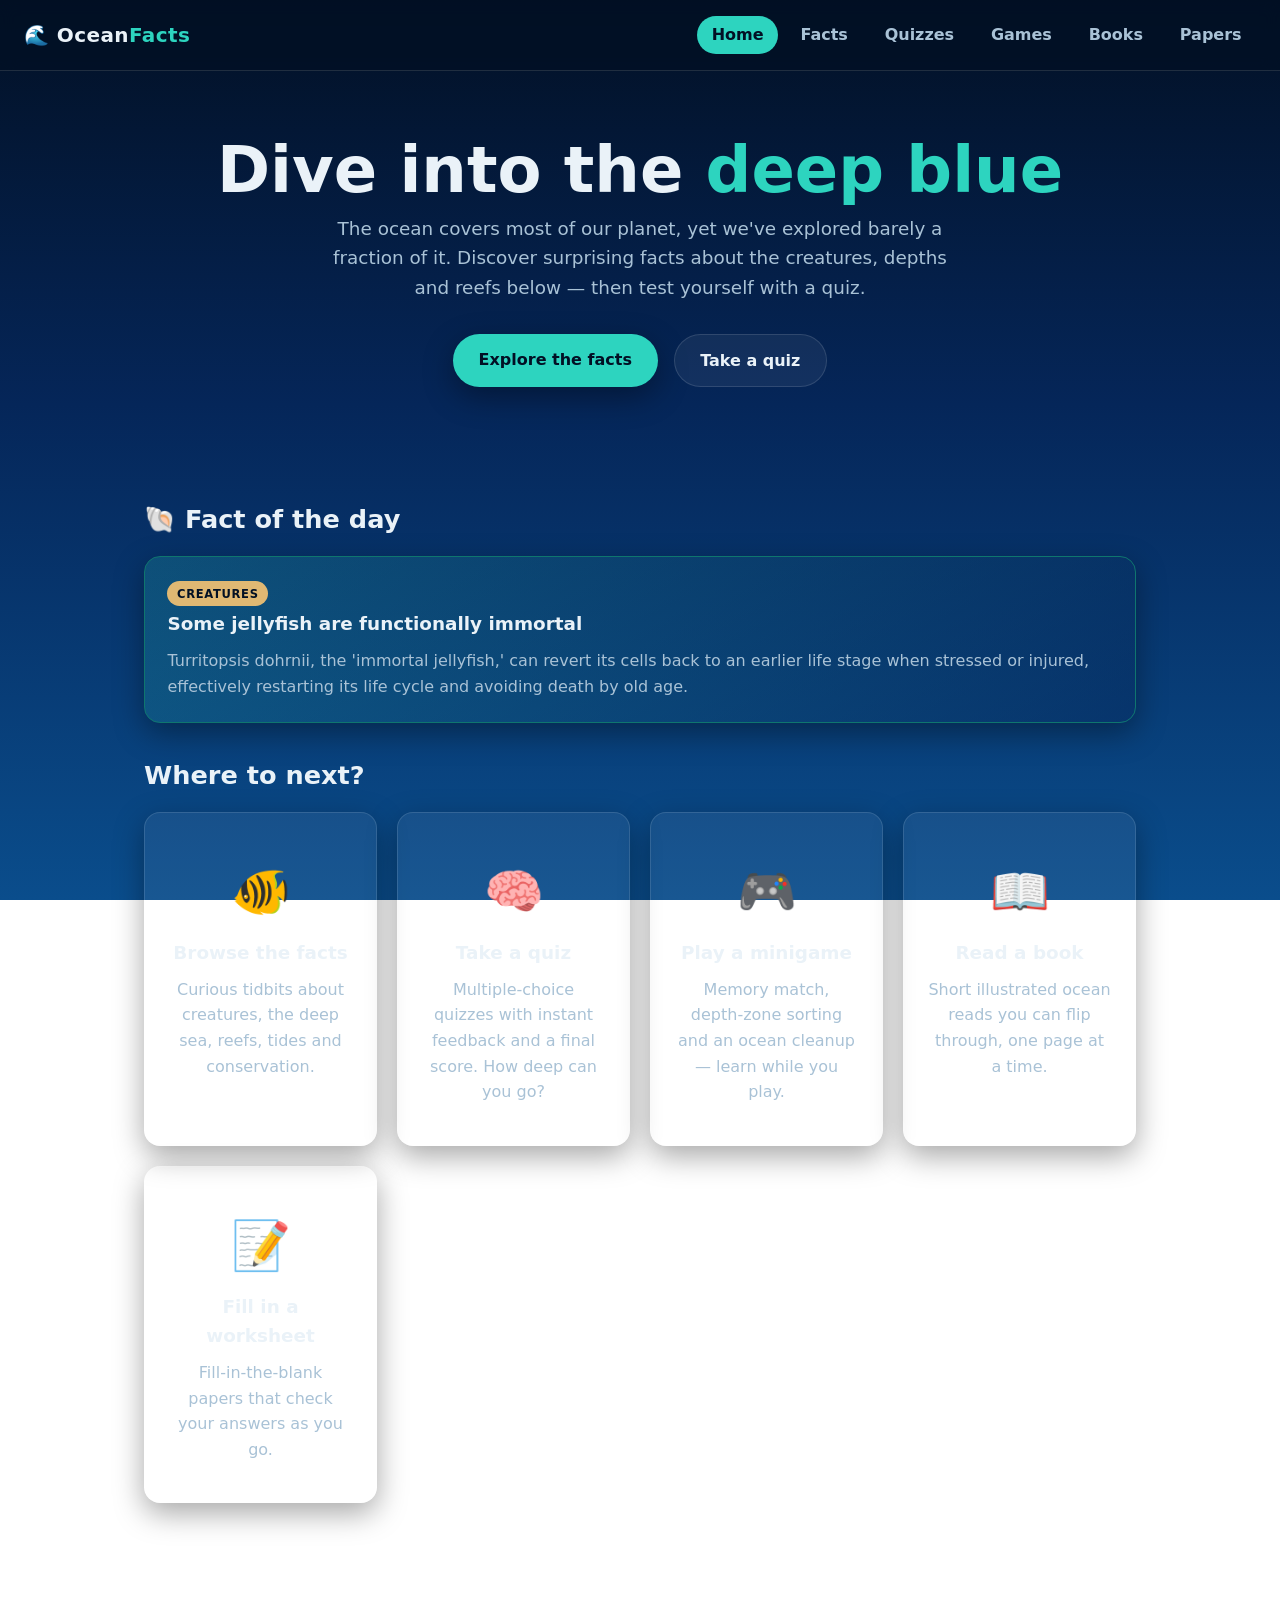
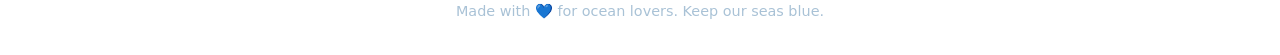
==== index.html @ 67299e1c "first commmit" ====
<!DOCTYPE html>
<html lang="en">
<head>
  <meta charset="UTF-8" />
  <meta name="viewport" content="width=device-width, initial-scale=1.0" />
  <title>Ocean Facts — Dive Into the Blue</title>
  <link rel="stylesheet" href="styles.css" />
</head>
<body>
  <nav class="nav">
    <a class="nav__brand" href="index.html">🌊 Ocean<span>Facts</span></a>
    <div class="nav__links">
      <a href="index.html" class="active">Home</a>
      <a href="facts.html">Facts</a>
      <a href="quiz.html">Quizzes</a>
      <a href="games.html">Games</a>
      <a href="books.html">Books</a>
      <a href="papers.html">Papers</a>
    </div>
  </nav>

  <header class="hero">
    <h1>Dive into the <span class="wave">deep blue</span></h1>
    <p>
      The ocean covers most of our planet, yet we've explored barely a fraction of it.
      Discover surprising facts about the creatures, depths and reefs below — then test
      yourself with a quiz.
    </p>
    <div class="hero__cta">
      <a class="btn btn--primary" href="facts.html">Explore the facts</a>
      <a class="btn btn--ghost" href="quiz.html">Take a quiz</a>
    </div>
  </header>

  <main class="container">
    <h2 class="section-title">🐚 Fact of the day</h2>
    <article class="card fotd" id="fact-of-day">
      <p class="muted">Loading a fact from the deep…</p>
    </article>

    <h2 class="section-title">Where to next?</h2>
    <div class="choices">
      <a class="card choice" href="facts.html">
        <span class="emoji">🐠</span>
        <h3>Browse the facts</h3>
        <p>Curious tidbits about creatures, the deep sea, reefs, tides and conservation.</p>
      </a>
      <a class="card choice" href="quiz.html">
        <span class="emoji">🧠</span>
        <h3>Take a quiz</h3>
        <p>Multiple-choice quizzes with instant feedback and a final score. How deep can you go?</p>
      </a>
      <a class="card choice" href="games.html">
        <span class="emoji">🎮</span>
        <h3>Play a minigame</h3>
        <p>Memory match, depth-zone sorting and an ocean cleanup — learn while you play.</p>
      </a>
      <a class="card choice" href="books.html">
        <span class="emoji">📖</span>
        <h3>Read a book</h3>
        <p>Short illustrated ocean reads you can flip through, one page at a time.</p>
      </a>
      <a class="card choice" href="papers.html">
        <span class="emoji">📝</span>
        <h3>Fill in a worksheet</h3>
        <p>Fill-in-the-blank papers that check your answers as you go.</p>
      </a>
    </div>
  </main>

  <footer class="footer">
    Made with 💙 for ocean lovers. Keep our seas blue.
  </footer>

  <script src="data/facts.js"></script>
  <script src="data/quizzes.js"></script>
  <script src="app.js"></script>
</body>
</html>
---- styles.css ----
/* ===== Ocean Facts — shared styles ===== */
:root {
  --abyss: #021024;
  --deep: #052659;
  --mid: #0a4d8c;
  --teal: #2dd4bf;
  --teal-deep: #0f766e;
  --foam: #e6f4f1;
  --sand: #f5e6c8;
  --sand-accent: #e0b873;
  --text: #eaf2f8;
  --text-dim: #a9c2d6;
  --card: rgba(255, 255, 255, 0.06);
  --card-border: rgba(255, 255, 255, 0.12);
  --correct: #34d399;
  --wrong: #f87171;
  --radius: 16px;
  --shadow: 0 10px 30px rgba(0, 0, 0, 0.35);
}

* { box-sizing: border-box; }

body {
  margin: 0;
  font-family: "Segoe UI", system-ui, -apple-system, Roboto, Helvetica, Arial, sans-serif;
  color: var(--text);
  background: linear-gradient(180deg, var(--abyss) 0%, var(--deep) 45%, var(--mid) 100%);
  background-attachment: fixed;
  min-height: 100vh;
  line-height: 1.6;
}

a { color: var(--teal); }

/* ===== Nav ===== */
.nav {
  display: flex;
  align-items: center;
  justify-content: space-between;
  flex-wrap: wrap;
  gap: 0.5rem;
  padding: 1rem 1.5rem;
  background: rgba(2, 16, 36, 0.7);
  backdrop-filter: blur(8px);
  position: sticky;
  top: 0;
  z-index: 10;
  border-bottom: 1px solid var(--card-border);
}
.nav__brand {
  font-weight: 800;
  font-size: 1.25rem;
  letter-spacing: 0.02em;
  text-decoration: none;
  color: var(--text);
}
.nav__brand span { color: var(--teal); }
.nav__links { display: flex; gap: 0.5rem; }
.nav__links a {
  text-decoration: none;
  color: var(--text-dim);
  padding: 0.4rem 0.9rem;
  border-radius: 999px;
  font-weight: 600;
  transition: background 0.2s, color 0.2s;
}
.nav__links a:hover { color: var(--text); background: var(--card); }
.nav__links a.active { color: var(--abyss); background: var(--teal); }

/* ===== Layout ===== */
.container {
  max-width: 1040px;
  margin: 0 auto;
  padding: 2rem 1.5rem 4rem;
}
.section-title {
  font-size: 1.6rem;
  margin: 2rem 0 1rem;
}
.muted { color: var(--text-dim); }

/* ===== Hero ===== */
.hero {
  text-align: center;
  padding: 4rem 1.5rem 3rem;
}
.hero h1 {
  font-size: clamp(2.2rem, 6vw, 4rem);
  margin: 0 0 0.5rem;
  line-height: 1.1;
}
.hero h1 .wave { color: var(--teal); }
.hero p {
  font-size: 1.15rem;
  color: var(--text-dim);
  max-width: 640px;
  margin: 0 auto 2rem;
}
.hero__cta { display: flex; gap: 1rem; justify-content: center; flex-wrap: wrap; }

/* ===== Buttons ===== */
.btn {
  display: inline-block;
  border: none;
  cursor: pointer;
  font: inherit;
  font-weight: 700;
  padding: 0.8rem 1.6rem;
  border-radius: 999px;
  text-decoration: none;
  transition: transform 0.15s, box-shadow 0.2s, background 0.2s;
}
.btn:hover { transform: translateY(-2px); }
.btn--primary { background: var(--teal); color: var(--abyss); box-shadow: var(--shadow); }
.btn--ghost { background: var(--card); color: var(--text); border: 1px solid var(--card-border); }

/* ===== Cards / grids ===== */
.grid {
  display: grid;
  grid-template-columns: repeat(auto-fill, minmax(260px, 1fr));
  gap: 1.25rem;
}
.card {
  background: var(--card);
  border: 1px solid var(--card-border);
  border-radius: var(--radius);
  padding: 1.4rem;
  box-shadow: var(--shadow);
  transition: transform 0.18s, border-color 0.2s;
}
.card:hover { transform: translateY(-3px); border-color: var(--teal); }
.card h3 { margin: 0.2rem 0 0.6rem; font-size: 1.15rem; }
.card p { margin: 0; color: var(--text-dim); }

.tag {
  display: inline-block;
  font-size: 0.72rem;
  font-weight: 700;
  text-transform: uppercase;
  letter-spacing: 0.06em;
  color: var(--abyss);
  background: var(--sand-accent);
  padding: 0.2rem 0.6rem;
  border-radius: 999px;
}

/* Two big home choice cards */
.choices { display: grid; grid-template-columns: repeat(auto-fit, minmax(220px, 1fr)); gap: 1.25rem; }
.choice {
  display: block;
  text-decoration: none;
  color: var(--text);
  text-align: center;
  padding: 2.5rem 1.5rem;
}
.choice .emoji { font-size: 3rem; display: block; margin-bottom: 0.5rem; }

/* Fact of the day highlight */
.fotd {
  background: linear-gradient(135deg, rgba(45, 212, 191, 0.18), rgba(5, 38, 89, 0.4));
  border: 1px solid var(--teal-deep);
}

/* ===== Filters ===== */
.filters { display: flex; flex-wrap: wrap; gap: 0.5rem; margin-bottom: 1.5rem; }
.filter-btn {
  cursor: pointer;
  font: inherit;
  font-weight: 600;
  color: var(--text-dim);
  background: var(--card);
  border: 1px solid var(--card-border);
  padding: 0.45rem 1rem;
  border-radius: 999px;
  transition: all 0.2s;
}
.filter-btn:hover { color: var(--text); }
.filter-btn.active { background: var(--teal); color: var(--abyss); border-color: var(--teal); }

/* ===== Quiz ===== */
.quiz-progress {
  color: var(--text-dim);
  font-weight: 600;
  margin-bottom: 0.5rem;
}
.quiz-bar {
  height: 8px;
  background: var(--card);
  border-radius: 999px;
  overflow: hidden;
  margin-bottom: 1.5rem;
}
.quiz-bar__fill {
  height: 100%;
  background: var(--teal);
  width: 0;
  transition: width 0.3s ease;
}
.question { font-size: 1.4rem; margin: 0 0 1.5rem; }
.options { display: grid; gap: 0.75rem; }
.option {
  text-align: left;
  cursor: pointer;
  font: inherit;
  color: var(--text);
  background: var(--card);
  border: 1px solid var(--card-border);
  padding: 1rem 1.2rem;
  border-radius: 12px;
  transition: background 0.15s, border-color 0.15s, transform 0.1s;
}
.option:hover:not(:disabled) { border-color: var(--teal); transform: translateX(3px); }
.option:disabled { cursor: default; }
.option.correct { background: rgba(52, 211, 153, 0.2); border-color: var(--correct); }
.option.wrong { background: rgba(248, 113, 113, 0.2); border-color: var(--wrong); }

.quiz-feedback { margin: 1.25rem 0; font-weight: 600; min-height: 1.5rem; }
.quiz-feedback.right { color: var(--correct); }
.quiz-feedback.nope { color: var(--wrong); }

/* Results */
.results { text-align: center; padding: 2rem 1rem; }
.results .score {
  font-size: 3.5rem;
  font-weight: 800;
  color: var(--teal);
  margin: 0.5rem 0;
}
.results .rank { font-size: 1.6rem; margin: 0.5rem 0 0.25rem; }
.results .actions { display: flex; gap: 1rem; justify-content: center; flex-wrap: wrap; margin-top: 2rem; }

.hidden { display: none !important; }

/* ===== Games ===== */
.btn--small { padding: 0.45rem 1rem; font-size: 0.9rem; margin-bottom: 1rem; }
.game-card { cursor: pointer; text-align: center; }
.game-card .emoji { font-size: 2.6rem; display: block; margin-bottom: 0.4rem; }

/* Memory Match */
.memory-grid {
  display: grid;
  grid-template-columns: repeat(4, 1fr);
  gap: 0.75rem;
  max-width: 480px;
  margin: 1.5rem 0;
}
.memory-card {
  aspect-ratio: 1 / 1;
  font-size: 2rem;
  cursor: pointer;
  border: 1px solid var(--card-border);
  border-radius: 12px;
  background: linear-gradient(135deg, var(--mid), var(--deep));
  display: flex;
  align-items: center;
  justify-content: center;
  transition: transform 0.12s, background 0.2s, border-color 0.2s;
}
.memory-card:hover:not(.matched) { transform: translateY(-2px); border-color: var(--teal); }
.memory-card.flipped { background: var(--card); }
.memory-card.matched {
  background: rgba(52, 211, 153, 0.18);
  border-color: var(--correct);
  cursor: default;
}
.game-log { display: flex; flex-direction: column; gap: 0.5rem; margin-top: 0.5rem; }
.log-entry {
  background: var(--card);
  border: 1px solid var(--card-border);
  border-left: 3px solid var(--teal);
  border-radius: 8px;
  padding: 0.6rem 0.9rem;
  font-size: 0.95rem;
  color: var(--text-dim);
}
.log-entry strong { color: var(--text); }

/* Which Zone? */
.zones-prompt {
  display: flex;
  align-items: center;
  gap: 1rem;
  font-size: 1.3rem;
  margin: 1rem 0 1.5rem;
}
.zones-emoji { font-size: 3rem; }
.zone-options { display: grid; grid-template-columns: repeat(3, 1fr); gap: 0.75rem; }
.zone-btn { text-align: center; font-weight: 700; }
.zone-btn small { color: var(--text-dim); font-weight: 500; }

/* Ocean Cleanup */
.cleanup-hud {
  display: flex;
  gap: 2rem;
  font-size: 1.1rem;
  margin: 0.5rem 0 1rem;
}
.cleanup-hud strong { color: var(--teal); }
.cleanup-area {
  position: relative;
  height: 380px;
  border-radius: var(--radius);
  border: 1px solid var(--card-border);
  background:
    radial-gradient(circle at 30% 20%, rgba(45, 212, 191, 0.12), transparent 40%),
    linear-gradient(180deg, rgba(10, 77, 140, 0.5), rgba(2, 16, 36, 0.7));
  overflow: hidden;
}
.cleanup-overlay {
  position: absolute;
  inset: 0;
  display: flex;
  flex-direction: column;
  align-items: center;
  justify-content: center;
  text-align: center;
  gap: 1rem;
  padding: 1.5rem;
  background: rgba(2, 16, 36, 0.55);
  z-index: 5;
}
.cleanup-item {
  position: absolute;
  width: 48px;
  height: 48px;
  font-size: 2rem;
  border: none;
  background: transparent;
  cursor: pointer;
  padding: 0;
  line-height: 1;
  animation: bob 1.4s ease-in-out;
}
.cleanup-item.hit-good { animation: pop-good 0.2s ease forwards; }
.cleanup-item.hit-bad { animation: pop-bad 0.2s ease forwards; }
@keyframes bob {
  0% { transform: scale(0.4); opacity: 0; }
  15% { transform: scale(1); opacity: 1; }
  85% { transform: scale(1); opacity: 1; }
  100% { transform: scale(0.9); opacity: 0.6; }
}
@keyframes pop-good { to { transform: scale(1.6); opacity: 0; } }
@keyframes pop-bad { to { transform: scale(0.2) rotate(20deg); opacity: 0; } }

@media (max-width: 600px) {
  .memory-grid { gap: 0.5rem; }
  .zone-options { grid-template-columns: 1fr; }
  .zones-prompt { font-size: 1.1rem; }
}

/* ===== Books ===== */
.book-card { cursor: pointer; }
.book-cover-emoji { font-size: 2.6rem; display: block; margin-bottom: 0.4rem; }
.book { max-width: 720px; margin: 0 auto; }
.book-page {
  background: linear-gradient(180deg, rgba(255, 255, 255, 0.08), rgba(255, 255, 255, 0.03));
  border: 1px solid var(--card-border);
  border-radius: var(--radius);
  padding: 2rem;
  box-shadow: var(--shadow);
  min-height: 240px;
}
.book-art { font-size: 3.5rem; text-align: center; margin-bottom: 1rem; }
.book-text { font-size: 1.15rem; line-height: 1.8; margin: 0; }
.book-nav {
  display: flex;
  align-items: center;
  justify-content: space-between;
  gap: 1rem;
  margin-top: 1.25rem;
}
.book-progress { color: var(--text-dim); font-weight: 600; }
.book-nav .btn:disabled { opacity: 0.4; cursor: default; transform: none; }

/* ===== Papers / worksheets ===== */
.paper { max-width: 720px; margin: 0 auto; }
.paper-items {
  list-style: decimal;
  padding-left: 1.5rem;
  display: flex;
  flex-direction: column;
  gap: 1.1rem;
  font-size: 1.1rem;
  line-height: 2.2;
  margin: 1.5rem 0;
}
.paper-item { padding-left: 0.25rem; }
.paper-blank {
  font: inherit;
  font-weight: 700;
  color: var(--abyss);
  background: var(--foam);
  border: none;
  border-radius: 6px;
  padding: 0.15rem 0.6rem;
  margin: 0 0.2rem;
  width: 9rem;
  max-width: 60vw;
}
.paper-blank:focus { outline: 3px solid var(--teal); }
.paper-blank.right { background: var(--correct); color: var(--abyss); }
.paper-blank.wrong { background: var(--wrong); color: #fff; }

/* ===== Footer ===== */
.footer {
  text-align: center;
  padding: 2rem 1.5rem;
  color: var(--text-dim);
  font-size: 0.9rem;
  border-top: 1px solid var(--card-border);
}

/* ===== Responsive ===== */
@media (max-width: 600px) {
  .choices { grid-template-columns: 1fr; }
  .grid { grid-template-columns: 1fr; }
  .nav { justify-content: center; }
}
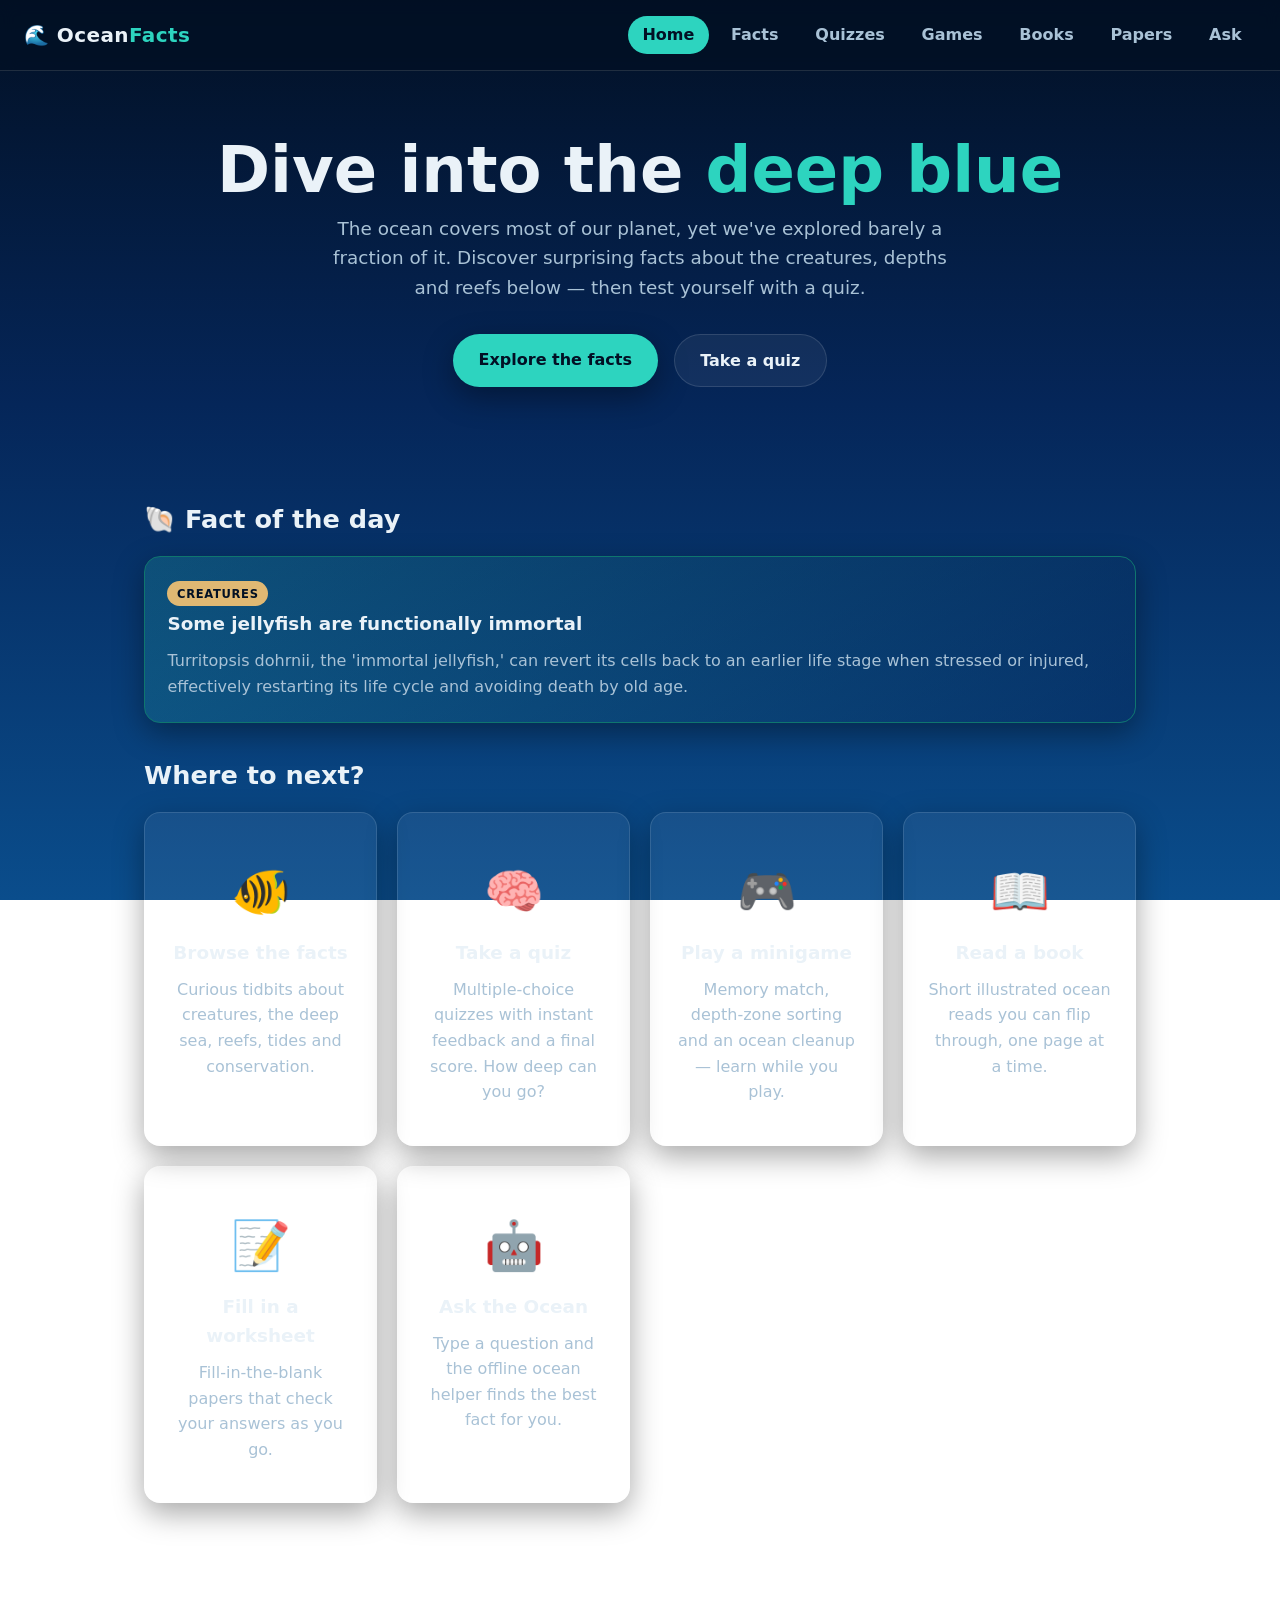
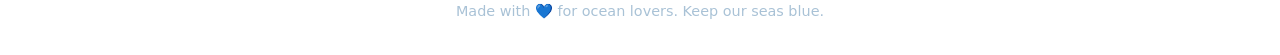
==== commit c3f11338: "Add 'Ask the Ocean' offline assistant A free, in-browser Q&A bot that answers ocean questions by sco" ====
--- a/index.html
+++ b/index.html
@@ -16,6 +16,7 @@
       <a href="games.html">Games</a>
       <a href="books.html">Books</a>
       <a href="papers.html">Papers</a>
+      <a href="ask.html">Ask</a>
     </div>
   </nav>
 
@@ -65,6 +66,11 @@
         <h3>Fill in a worksheet</h3>
         <p>Fill-in-the-blank papers that check your answers as you go.</p>
       </a>
+      <a class="card choice" href="ask.html">
+        <span class="emoji">🤖</span>
+        <h3>Ask the Ocean</h3>
+        <p>Type a question and the offline ocean helper finds the best fact for you.</p>
+      </a>
     </div>
   </main>
 
--- a/styles.css
+++ b/styles.css
@@ -401,6 +401,68 @@
 .paper-blank.right { background: var(--correct); color: var(--abyss); }
 .paper-blank.wrong { background: var(--wrong); color: #fff; }
 
+/* ===== Ask the Ocean (chat) ===== */
+.chat {
+  background: rgba(2, 16, 36, 0.4);
+  border: 1px solid var(--card-border);
+  border-radius: var(--radius);
+  padding: 1.25rem;
+  height: 420px;
+  overflow-y: auto;
+  display: flex;
+  flex-direction: column;
+  gap: 0.75rem;
+  margin: 1rem 0;
+}
+.msg {
+  max-width: 80%;
+  padding: 0.7rem 1rem;
+  border-radius: 16px;
+  line-height: 1.5;
+  white-space: normal;
+  word-wrap: break-word;
+}
+.msg--bot {
+  align-self: flex-start;
+  background: var(--card);
+  border: 1px solid var(--card-border);
+  border-bottom-left-radius: 4px;
+}
+.msg--user {
+  align-self: flex-end;
+  background: var(--teal);
+  color: var(--abyss);
+  font-weight: 600;
+  border-bottom-right-radius: 4px;
+}
+.msg--typing { color: var(--text-dim); letter-spacing: 0.15em; }
+
+.chips { display: flex; flex-wrap: wrap; gap: 0.5rem; margin-bottom: 1rem; }
+.chip {
+  cursor: pointer;
+  font: inherit;
+  font-size: 0.9rem;
+  color: var(--text);
+  background: var(--card);
+  border: 1px solid var(--card-border);
+  padding: 0.4rem 0.9rem;
+  border-radius: 999px;
+  transition: all 0.15s;
+}
+.chip:hover { border-color: var(--teal); color: var(--teal); }
+
+.chat-form { display: flex; gap: 0.6rem; }
+.chat-input {
+  flex: 1;
+  font: inherit;
+  color: var(--text);
+  background: var(--card);
+  border: 1px solid var(--card-border);
+  border-radius: 999px;
+  padding: 0.75rem 1.2rem;
+}
+.chat-input:focus { outline: none; border-color: var(--teal); }
+
 /* ===== Footer ===== */
 .footer {
   text-align: center;
